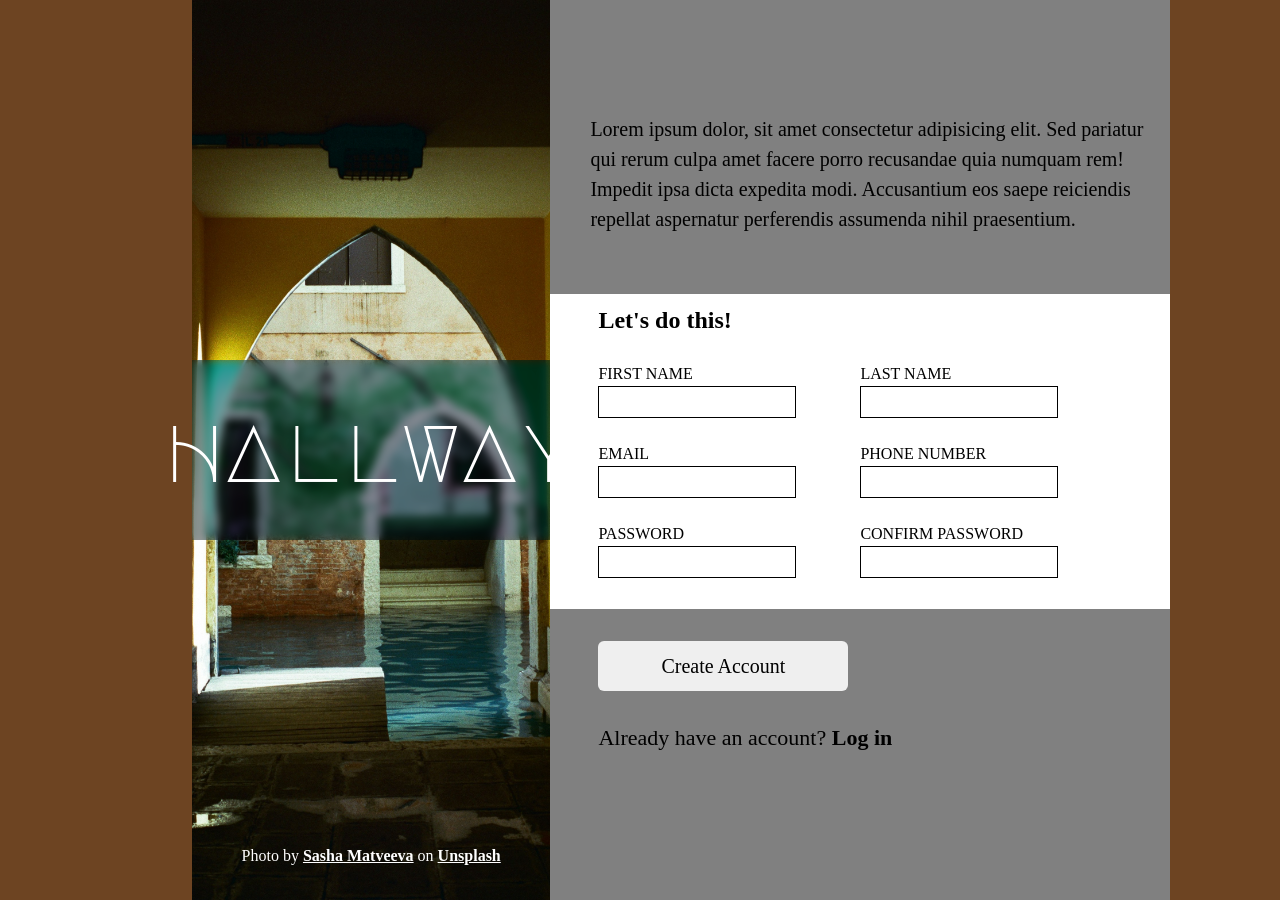
==== index.html @ 344e5c38 "Style: left-section" ====
<!DOCTYPE html>
<html lang="en">
  <head>
    <meta charset="UTF-8" />
    <meta name="viewport" content="width=device-width, initial-scale=1.0" />
    <title>Teste</title>
    <link rel="stylesheet" href="style.css" />
  </head>
  <body>
    <div class="body">
      <div class="left-section">
        <div class="logo-container">HAllWAy</div>
        <div class="artist-credits">
          Photo by
          <a
            href="https://unsplash.com/@sashamatveeva?utm_content=creditCopyText&utm_medium=referral&utm_source=unsplash"
            >Sasha Matveeva</a
          >
          on
          <a
            href="https://unsplash.com/photos/an-archway-leading-to-a-swimming-pool-in-a-building-eIQP7yl_C-A?utm_content=creditCopyText&utm_medium=referral&utm_source=unsplash"
            >Unsplash</a
          >
        </div>
      </div>
      <div class="right-section">
        <div class="text-container">
          Lorem ipsum dolor, sit amet consectetur adipisicing elit. Sed pariatur
          qui rerum culpa amet facere porro recusandae quia numquam rem! Impedit
          ipsa dicta expedita modi. Accusantium eos saepe reiciendis repellat
          aspernatur perferendis assumenda nihil praesentium.
        </div>
        <div class="form-container">
          <h2>Let's do this!</h2>
          <form action="" method="get">
            <div class="form-row">
              <div class="form-field">
                <label for="inFirstname">FIRST NAME</label>
                <input type="text" name="inFirstname" id="inFirstname" />
              </div>

              <div class="form-field">
                <label for="inLastname">LAST NAME</label>
                <input type="text" name="inLastname" id="inLastname" />
              </div>
            </div>

            <div class="form-row">
              <div class="form-field">
                <label for="inEmail">EMAIL</label>
                <input type="email" name="inEmail" id="inEmail" />
              </div>
              <div class="form-field">
                <label for="inPhone">PHONE NUMBER</label>
                <input type="tel" name="inPhone" id="inPhone" />
              </div>
            </div>
            <div class="form-row">
              <div class="form-field">
                <label for="inPassword">PASSWORD</label>
                <input type="password" name="inPassword" id="inPassword" />
              </div>

              <div class="form-field">
                <label for="inConfirmPassword">CONFIRM PASSWORD</label>
                <input
                  type="password"
                  name="inConfirmPassword"
                  id="inConfirmPassword"
                />
              </div>
            </div>
          </form>
        </div>
        <div class="btn-container">
          <button type="submit">Create Account</button>
          <p>
            Already have an account? <span><a href="#">Log in</a></span>
          </p>
        </div>
      </div>
    </div>
  </body>
</html>
---- style.css ----
@import url("https://fonts.googleapis.com/css2?family=Major+Mono+Display&display=swap");

/*
  Josh's Custom CSS Reset
  https://www.joshwcomeau.com/css/custom-css-reset/
*/

*,
*::before,
*::after {
  box-sizing: border-box;
}

* {
  margin: 0;
}

body {
  line-height: 1.5;
  -webkit-font-smoothing: antialiased;
}

img,
picture,
video,
canvas,
svg {
  display: block;
  max-width: 100%;
}

input,
button,
textarea,
select {
  font: inherit;
}

p,
h1,
h2,
h3,
h4,
h5,
h6 {
  overflow-wrap: break-word;
}

p {
  text-wrap: pretty;
}
h1,
h2,
h3,
h4,
h5,
h6 {
  text-wrap: balance;
}

#root,
#__next {
  isolation: isolate;
}
/* Font */
.major-mono-display-regular {
  font-family: "Major Mono Display", monospace;
  font-weight: 400;
  font-style: normal;
}

/* My code */
body {
  display: flex;
  justify-content: center;
  width: 100vw;
  height: 100vh;
  background-color: rgb(109, 68, 34);
}

.body {
  display: flex;
  width: 70%;
  height: inherit;

  background-color: #1d1748;
}
.left-section {
  background-color: greenyellow;
  height: inherit;
  min-width: 40%;
}
.right-section {
  display: flex;
  flex-direction: column;
  justify-content: center;
  background-color: yellow;
  width: 100%;
  height: inherit;
}
.right-section > div {
  display: flex;
  flex-direction: column;
}
.text-container,
.form-container,
.btn-container {
  padding: 2em 3em;
}
.text-container {
  display: flex;
  justify-content: end;
  font-size: 20px;
  padding: 0 0 3em 2em;
}
.form-container {
  display: flex;
  justify-content: center;
  background-color: #fff;
  height: 35%;
  flex-grow: 0;
}
.btn-container,
.text-container {
  background-color: gray;
  flex-grow: 1;
}
h2 {
  margin-bottom: 1em;
}
.form-row {
  display: flex;
  margin-bottom: 1.5em;
}
.form-field {
  display: flex;
  flex-direction: column;

  margin-right: 4em;
}

button {
  width: 250px;
  height: 50px;
  margin-bottom: 1.5em;
  font-size: 20px;

  border: none;
  border-radius: 6px;
}
.btn-container > p {
  font-size: 22px;
}
p > span {
  font-weight: bold;
}
a {
  color: #000; /* cor do link mudar */
  text-decoration: none;
}

/* LEFT-SECTION */

.left-section {
  display: flex;
  flex-direction: column;
  background-image: url(./images/sasha-matveeva-eIQP7yl_C-A-unsplash.jpg);
  background-position: center;
  background-size: cover;
}
.logo-container {
  position: relative;

  display: flex;
  justify-content: center;
  align-items: center;

  width: 100%;
  height: 20%;
  top: 40%;
  background-color: rgba(0, 0, 0, 0.4);
  backdrop-filter: blur(4px) hue-rotate(107deg);

  color: white;
  font-size: 5em;
  font-family: "Major Mono Display", monospace, helvetica;
}

.artist-credits {
  margin-top: auto;
  margin-bottom: 2em;
  text-align: center;
  color: white;
}
.artist-credits > a {
  color: white;
  font-weight: bold;
  text-decoration: underline;
}
/* FORM */
input {
  height: 2em;
  border: 1px solid #000;
}
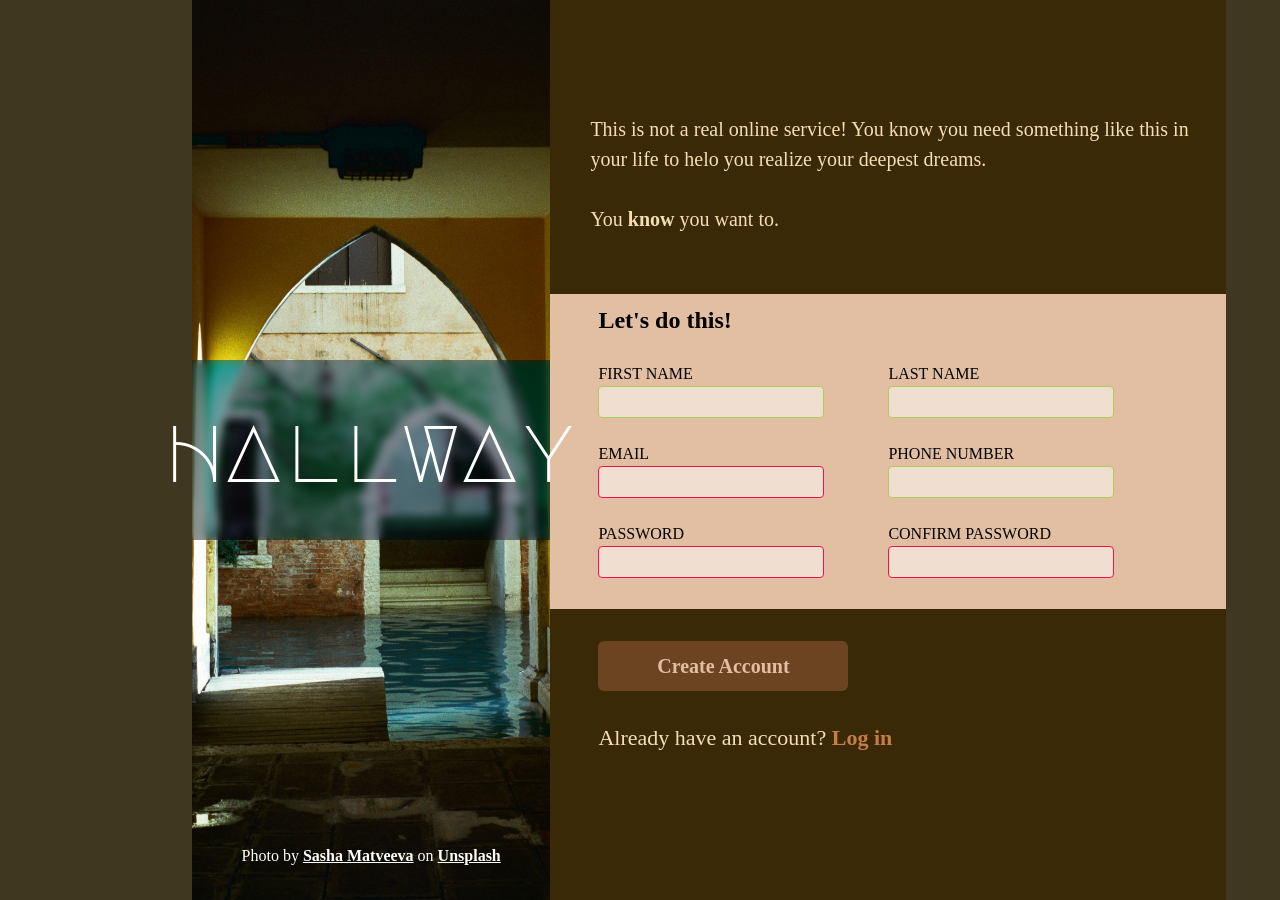
==== commit de926f81: "Style: right-section" ====
--- a/index.html
+++ b/index.html
@@ -25,14 +25,16 @@
       </div>
       <div class="right-section">
         <div class="text-container">
-          Lorem ipsum dolor, sit amet consectetur adipisicing elit. Sed pariatur
-          qui rerum culpa amet facere porro recusandae quia numquam rem! Impedit
-          ipsa dicta expedita modi. Accusantium eos saepe reiciendis repellat
-          aspernatur perferendis assumenda nihil praesentium.
+          <p>
+            This is not a real online service! You know you need something like
+            this in your life to helo you realize your deepest dreams.
+          </p>
+          <br />
+          <p>You <span>know</span> you want to.</p>
         </div>
         <div class="form-container">
           <h2>Let's do this!</h2>
-          <form action="" method="get">
+          <form action="" method="get" id="form-signup">
             <div class="form-row">
               <div class="form-field">
                 <label for="inFirstname">FIRST NAME</label>
@@ -48,7 +50,7 @@
             <div class="form-row">
               <div class="form-field">
                 <label for="inEmail">EMAIL</label>
-                <input type="email" name="inEmail" id="inEmail" />
+                <input type="email" name="inEmail" id="inEmail" required />
               </div>
               <div class="form-field">
                 <label for="inPhone">PHONE NUMBER</label>
@@ -58,7 +60,12 @@
             <div class="form-row">
               <div class="form-field">
                 <label for="inPassword">PASSWORD</label>
-                <input type="password" name="inPassword" id="inPassword" />
+                <input
+                  type="password"
+                  name="inPassword"
+                  id="inPassword"
+                  required
+                />
               </div>
 
               <div class="form-field">
@@ -67,13 +74,16 @@
                   type="password"
                   name="inConfirmPassword"
                   id="inConfirmPassword"
+                  required
                 />
               </div>
             </div>
           </form>
         </div>
         <div class="btn-container">
-          <button type="submit">Create Account</button>
+          <button type="submit" form="form-signup" value="Submit">
+            Create Account
+          </button>
           <p>
             Already have an account? <span><a href="#">Log in</a></span>
           </p>
--- a/style.css
+++ b/style.css
@@ -75,7 +75,7 @@
   justify-content: center;
   width: 100vw;
   height: 100vh;
-  background-color: rgb(109, 68, 34);
+  background-color: rgb(63, 55, 31);
 }
 
 .body {
@@ -86,7 +86,6 @@
   background-color: #1d1748;
 }
 .left-section {
-  background-color: greenyellow;
   height: inherit;
   min-width: 40%;
 }
@@ -94,7 +93,6 @@
   display: flex;
   flex-direction: column;
   justify-content: center;
-  background-color: yellow;
   width: 100%;
   height: inherit;
 }
@@ -116,13 +114,14 @@
 .form-container {
   display: flex;
   justify-content: center;
-  background-color: #fff;
+  background-color: #e2bfa2;
   height: 35%;
   flex-grow: 0;
 }
 .btn-container,
 .text-container {
-  background-color: gray;
+  background-color: rgb(58, 41, 6);
+  color: wheat;
   flex-grow: 1;
 }
 h2 {
@@ -138,7 +137,66 @@
 
   margin-right: 4em;
 }
-
+/* LEFT-SECTION */
+
+.left-section {
+  display: flex;
+  flex-direction: column;
+  background-image: url(./images/sasha-matveeva-eIQP7yl_C-A-unsplash.jpg);
+  background-position: center;
+  background-size: cover;
+}
+.logo-container {
+  position: relative;
+
+  display: flex;
+  justify-content: center;
+  align-items: center;
+
+  width: 100%;
+  height: 20%;
+  top: 40%;
+  background-color: rgba(0, 0, 0, 0.4);
+  backdrop-filter: blur(4px) hue-rotate(107deg);
+
+  color: white;
+  font-size: 5em;
+  font-family: "Major Mono Display", monospace, helvetica;
+}
+
+.artist-credits {
+  margin-top: auto;
+  margin-bottom: 2em;
+  text-align: center;
+  color: white;
+}
+.artist-credits > a {
+  color: white;
+  font-weight: bold;
+  text-decoration: underline;
+}
+/* FORM */
+label {
+}
+input {
+  height: 2em;
+  border: 1px solid rgb(58, 41, 6);
+  border-radius: 4px;
+  background-color: #f0dfd0;
+  padding: 0 1em;
+}
+input:focus {
+  outline: none;
+  box-shadow: 2px 2px 3px rgba(0, 0, 0, 0.3);
+  border: 2px;
+}
+input:valid {
+  border: 1px solid #acce55;
+}
+input:invalid {
+  border: 1px solid #fa113d;
+}
+/* BUTTON-SECTION */
 button {
   width: 250px;
   height: 50px;
@@ -147,6 +205,16 @@
 
   border: none;
   border-radius: 6px;
+  color: #e2bfa2;
+  font-weight: bold;
+
+  background-color: #6d4422;
+
+  cursor: pointer;
+  transition: all 50ms;
+}
+button:hover {
+  transform: scale(1.05);
 }
 .btn-container > p {
   font-size: 22px;
@@ -155,50 +223,6 @@
   font-weight: bold;
 }
 a {
-  color: #000; /* cor do link mudar */
+  color: #c47e45; /* cor do link mudar */
   text-decoration: none;
 }
-
-/* LEFT-SECTION */
-
-.left-section {
-  display: flex;
-  flex-direction: column;
-  background-image: url(./images/sasha-matveeva-eIQP7yl_C-A-unsplash.jpg);
-  background-position: center;
-  background-size: cover;
-}
-.logo-container {
-  position: relative;
-
-  display: flex;
-  justify-content: center;
-  align-items: center;
-
-  width: 100%;
-  height: 20%;
-  top: 40%;
-  background-color: rgba(0, 0, 0, 0.4);
-  backdrop-filter: blur(4px) hue-rotate(107deg);
-
-  color: white;
-  font-size: 5em;
-  font-family: "Major Mono Display", monospace, helvetica;
-}
-
-.artist-credits {
-  margin-top: auto;
-  margin-bottom: 2em;
-  text-align: center;
-  color: white;
-}
-.artist-credits > a {
-  color: white;
-  font-weight: bold;
-  text-decoration: underline;
-}
-/* FORM */
-input {
-  height: 2em;
-  border: 1px solid #000;
-}
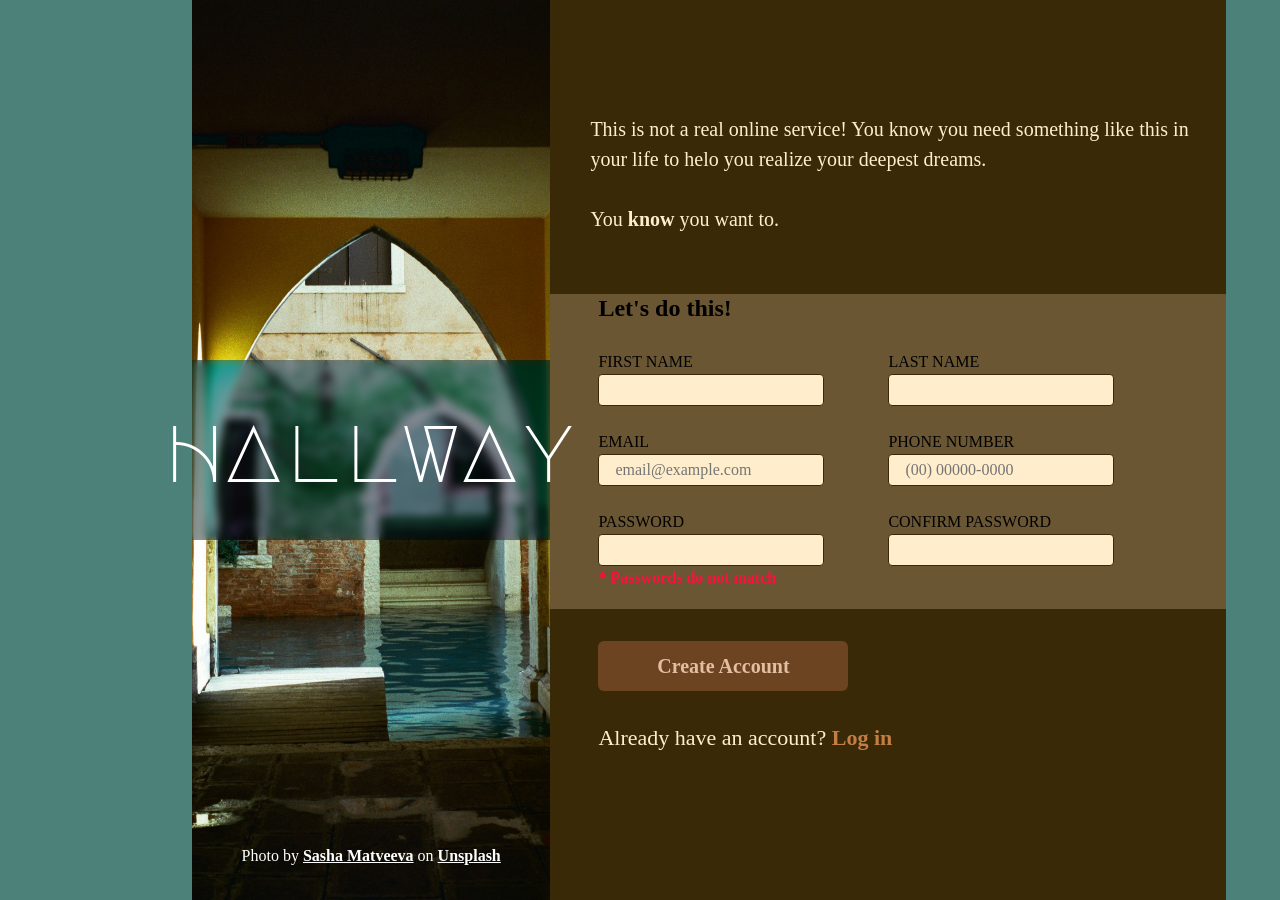
==== commit fde76fb4: "Style: color choices" ====
--- a/index.html
+++ b/index.html
@@ -50,11 +50,22 @@
             <div class="form-row">
               <div class="form-field">
                 <label for="inEmail">EMAIL</label>
-                <input type="email" name="inEmail" id="inEmail" required />
+                <input
+                  type="email"
+                  name="inEmail"
+                  id="inEmail"
+                  placeholder="email@example.com"
+                  required
+                />
               </div>
               <div class="form-field">
                 <label for="inPhone">PHONE NUMBER</label>
-                <input type="tel" name="inPhone" id="inPhone" />
+                <input
+                  type="tel"
+                  name="inPhone"
+                  id="inPhone"
+                  placeholder="(00) 00000-0000"
+                />
               </div>
             </div>
             <div class="form-row">
@@ -66,6 +77,7 @@
                   id="inPassword"
                   required
                 />
+                <span class="field-tip">* Passwords do not match</span>
               </div>
 
               <div class="form-field">
--- a/style.css
+++ b/style.css
@@ -75,7 +75,7 @@
   justify-content: center;
   width: 100vw;
   height: 100vh;
-  background-color: rgb(63, 55, 31);
+  background-color: #4b8178;
 }
 
 .body {
@@ -114,14 +114,14 @@
 .form-container {
   display: flex;
   justify-content: center;
-  background-color: #e2bfa2;
+  background-color: #6b5633;
   height: 35%;
   flex-grow: 0;
 }
 .btn-container,
 .text-container {
   background-color: rgb(58, 41, 6);
-  color: wheat;
+  color: #ffedcb;
   flex-grow: 1;
 }
 h2 {
@@ -176,13 +176,11 @@
   text-decoration: underline;
 }
 /* FORM */
-label {
-}
 input {
   height: 2em;
   border: 1px solid rgb(58, 41, 6);
   border-radius: 4px;
-  background-color: #f0dfd0;
+  background-color: #ffedcb;
   padding: 0 1em;
 }
 input:focus {
@@ -190,12 +188,19 @@
   box-shadow: 2px 2px 3px rgba(0, 0, 0, 0.3);
   border: 2px;
 }
-input:valid {
-  border: 1px solid #acce55;
-}
-input:invalid {
-  border: 1px solid #fa113d;
-}
+input:user-valid {
+  border: 2px solid #61b590;
+}
+input:user-invalid {
+  border: 2px solid #fa113d;
+}
+
+.field-tip {
+  color: #fa113d;
+  font-size: 16px;
+  font-weight: bold;
+}
+
 /* BUTTON-SECTION */
 button {
   width: 250px;
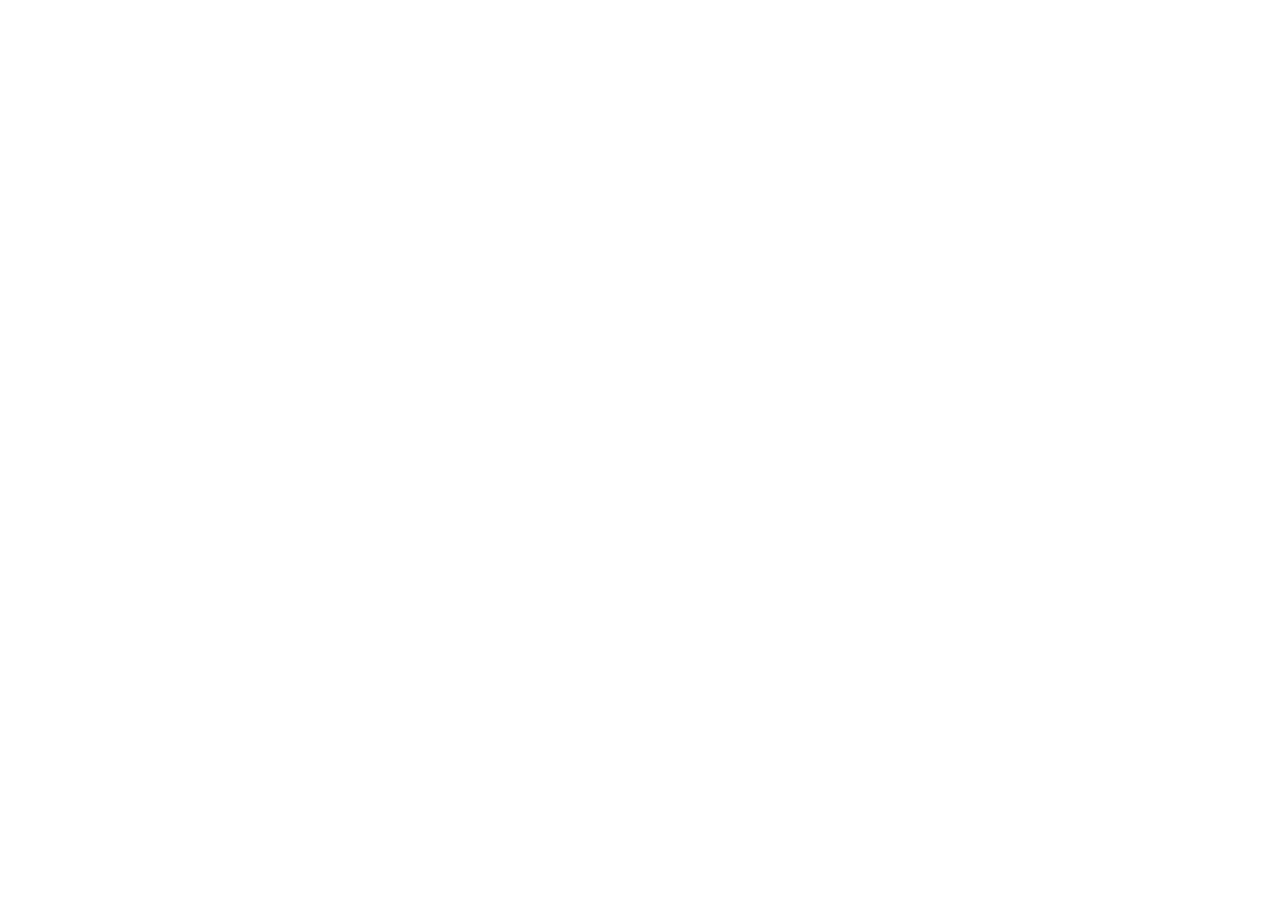
==== commit 25f84b8e: "Initial Commit" ====
--- a/index.html
+++ b/index.html
@@ -1,106 +1,15 @@
 <!DOCTYPE html>
 <html lang="en">
-  <head>
-    <meta charset="UTF-8" />
-    <meta name="viewport" content="width=device-width, initial-scale=1.0" />
-    <title>Teste</title>
-    <link rel="stylesheet" href="style.css" />
-  </head>
-  <body>
-    <div class="body">
-      <div class="left-section">
-        <div class="logo-container">HAllWAy</div>
-        <div class="artist-credits">
-          Photo by
-          <a
-            href="https://unsplash.com/@sashamatveeva?utm_content=creditCopyText&utm_medium=referral&utm_source=unsplash"
-            >Sasha Matveeva</a
-          >
-          on
-          <a
-            href="https://unsplash.com/photos/an-archway-leading-to-a-swimming-pool-in-a-building-eIQP7yl_C-A?utm_content=creditCopyText&utm_medium=referral&utm_source=unsplash"
-            >Unsplash</a
-          >
-        </div>
-      </div>
-      <div class="right-section">
-        <div class="text-container">
-          <p>
-            This is not a real online service! You know you need something like
-            this in your life to helo you realize your deepest dreams.
-          </p>
-          <br />
-          <p>You <span>know</span> you want to.</p>
-        </div>
-        <div class="form-container">
-          <h2>Let's do this!</h2>
-          <form action="" method="get" id="form-signup">
-            <div class="form-row">
-              <div class="form-field">
-                <label for="inFirstname">FIRST NAME</label>
-                <input type="text" name="inFirstname" id="inFirstname" />
-              </div>
 
-              <div class="form-field">
-                <label for="inLastname">LAST NAME</label>
-                <input type="text" name="inLastname" id="inLastname" />
-              </div>
-            </div>
+<head>
+    <meta charset="UTF-8">
+    <meta name="viewport" content="width=device-width, initial-scale=1.0">
+    <title>Sign-up form</title>
+    <link rel="stylesheet" href="style.css">
+</head>
 
-            <div class="form-row">
-              <div class="form-field">
-                <label for="inEmail">EMAIL</label>
-                <input
-                  type="email"
-                  name="inEmail"
-                  id="inEmail"
-                  placeholder="email@example.com"
-                  required
-                />
-              </div>
-              <div class="form-field">
-                <label for="inPhone">PHONE NUMBER</label>
-                <input
-                  type="tel"
-                  name="inPhone"
-                  id="inPhone"
-                  placeholder="(00) 00000-0000"
-                />
-              </div>
-            </div>
-            <div class="form-row">
-              <div class="form-field">
-                <label for="inPassword">PASSWORD</label>
-                <input
-                  type="password"
-                  name="inPassword"
-                  id="inPassword"
-                  required
-                />
-                <span class="field-tip">* Passwords do not match</span>
-              </div>
+<body>
 
-              <div class="form-field">
-                <label for="inConfirmPassword">CONFIRM PASSWORD</label>
-                <input
-                  type="password"
-                  name="inConfirmPassword"
-                  id="inConfirmPassword"
-                  required
-                />
-              </div>
-            </div>
-          </form>
-        </div>
-        <div class="btn-container">
-          <button type="submit" form="form-signup" value="Submit">
-            Create Account
-          </button>
-          <p>
-            Already have an account? <span><a href="#">Log in</a></span>
-          </p>
-        </div>
-      </div>
-    </div>
-  </body>
-</html>
+</body>
+
+</html>
--- a/style.css
+++ b/style.css
@@ -1,4 +1,4 @@
-@import url("https://fonts.googleapis.com/css2?family=Major+Mono+Display&display=swap");
+@import url(https://fonts.bunny.net/css?family=amarante:400);
 
 /*
   Josh's Custom CSS Reset
@@ -8,16 +8,22 @@
 *,
 *::before,
 *::after {
-  box-sizing: border-box;
+    box-sizing: border-box;
 }
 
-* {
-  margin: 0;
+*:not(dialog) {
+    margin: 0;
+}
+
+@media (prefers-reduced-motion: no-preference) {
+    html {
+        interpolate-size: allow-keywords;
+    }
 }
 
 body {
-  line-height: 1.5;
-  -webkit-font-smoothing: antialiased;
+    line-height: 1.5;
+    -webkit-font-smoothing: antialiased;
 }
 
 img,
@@ -25,15 +31,15 @@
 video,
 canvas,
 svg {
-  display: block;
-  max-width: 100%;
+    display: block;
+    max-width: 100%;
 }
 
 input,
 button,
 textarea,
 select {
-  font: inherit;
+    font: inherit;
 }
 
 p,
@@ -43,191 +49,25 @@
 h4,
 h5,
 h6 {
-  overflow-wrap: break-word;
+    overflow-wrap: break-word;
 }
 
 p {
-  text-wrap: pretty;
+    text-wrap: pretty;
 }
+
 h1,
 h2,
 h3,
 h4,
 h5,
 h6 {
-  text-wrap: balance;
+    text-wrap: balance;
 }
 
 #root,
 #__next {
-  isolation: isolate;
-}
-/* Font */
-.major-mono-display-regular {
-  font-family: "Major Mono Display", monospace;
-  font-weight: 400;
-  font-style: normal;
+    isolation: isolate;
 }
 
-/* My code */
-body {
-  display: flex;
-  justify-content: center;
-  width: 100vw;
-  height: 100vh;
-  background-color: #4b8178;
-}
-
-.body {
-  display: flex;
-  width: 70%;
-  height: inherit;
-
-  background-color: #1d1748;
-}
-.left-section {
-  height: inherit;
-  min-width: 40%;
-}
-.right-section {
-  display: flex;
-  flex-direction: column;
-  justify-content: center;
-  width: 100%;
-  height: inherit;
-}
-.right-section > div {
-  display: flex;
-  flex-direction: column;
-}
-.text-container,
-.form-container,
-.btn-container {
-  padding: 2em 3em;
-}
-.text-container {
-  display: flex;
-  justify-content: end;
-  font-size: 20px;
-  padding: 0 0 3em 2em;
-}
-.form-container {
-  display: flex;
-  justify-content: center;
-  background-color: #6b5633;
-  height: 35%;
-  flex-grow: 0;
-}
-.btn-container,
-.text-container {
-  background-color: rgb(58, 41, 6);
-  color: #ffedcb;
-  flex-grow: 1;
-}
-h2 {
-  margin-bottom: 1em;
-}
-.form-row {
-  display: flex;
-  margin-bottom: 1.5em;
-}
-.form-field {
-  display: flex;
-  flex-direction: column;
-
-  margin-right: 4em;
-}
-/* LEFT-SECTION */
-
-.left-section {
-  display: flex;
-  flex-direction: column;
-  background-image: url(./images/sasha-matveeva-eIQP7yl_C-A-unsplash.jpg);
-  background-position: center;
-  background-size: cover;
-}
-.logo-container {
-  position: relative;
-
-  display: flex;
-  justify-content: center;
-  align-items: center;
-
-  width: 100%;
-  height: 20%;
-  top: 40%;
-  background-color: rgba(0, 0, 0, 0.4);
-  backdrop-filter: blur(4px) hue-rotate(107deg);
-
-  color: white;
-  font-size: 5em;
-  font-family: "Major Mono Display", monospace, helvetica;
-}
-
-.artist-credits {
-  margin-top: auto;
-  margin-bottom: 2em;
-  text-align: center;
-  color: white;
-}
-.artist-credits > a {
-  color: white;
-  font-weight: bold;
-  text-decoration: underline;
-}
-/* FORM */
-input {
-  height: 2em;
-  border: 1px solid rgb(58, 41, 6);
-  border-radius: 4px;
-  background-color: #ffedcb;
-  padding: 0 1em;
-}
-input:focus {
-  outline: none;
-  box-shadow: 2px 2px 3px rgba(0, 0, 0, 0.3);
-  border: 2px;
-}
-input:user-valid {
-  border: 2px solid #61b590;
-}
-input:user-invalid {
-  border: 2px solid #fa113d;
-}
-
-.field-tip {
-  color: #fa113d;
-  font-size: 16px;
-  font-weight: bold;
-}
-
-/* BUTTON-SECTION */
-button {
-  width: 250px;
-  height: 50px;
-  margin-bottom: 1.5em;
-  font-size: 20px;
-
-  border: none;
-  border-radius: 6px;
-  color: #e2bfa2;
-  font-weight: bold;
-
-  background-color: #6d4422;
-
-  cursor: pointer;
-  transition: all 50ms;
-}
-button:hover {
-  transform: scale(1.05);
-}
-.btn-container > p {
-  font-size: 22px;
-}
-p > span {
-  font-weight: bold;
-}
-a {
-  color: #c47e45; /* cor do link mudar */
-  text-decoration: none;
-}
+/* MY CODE */
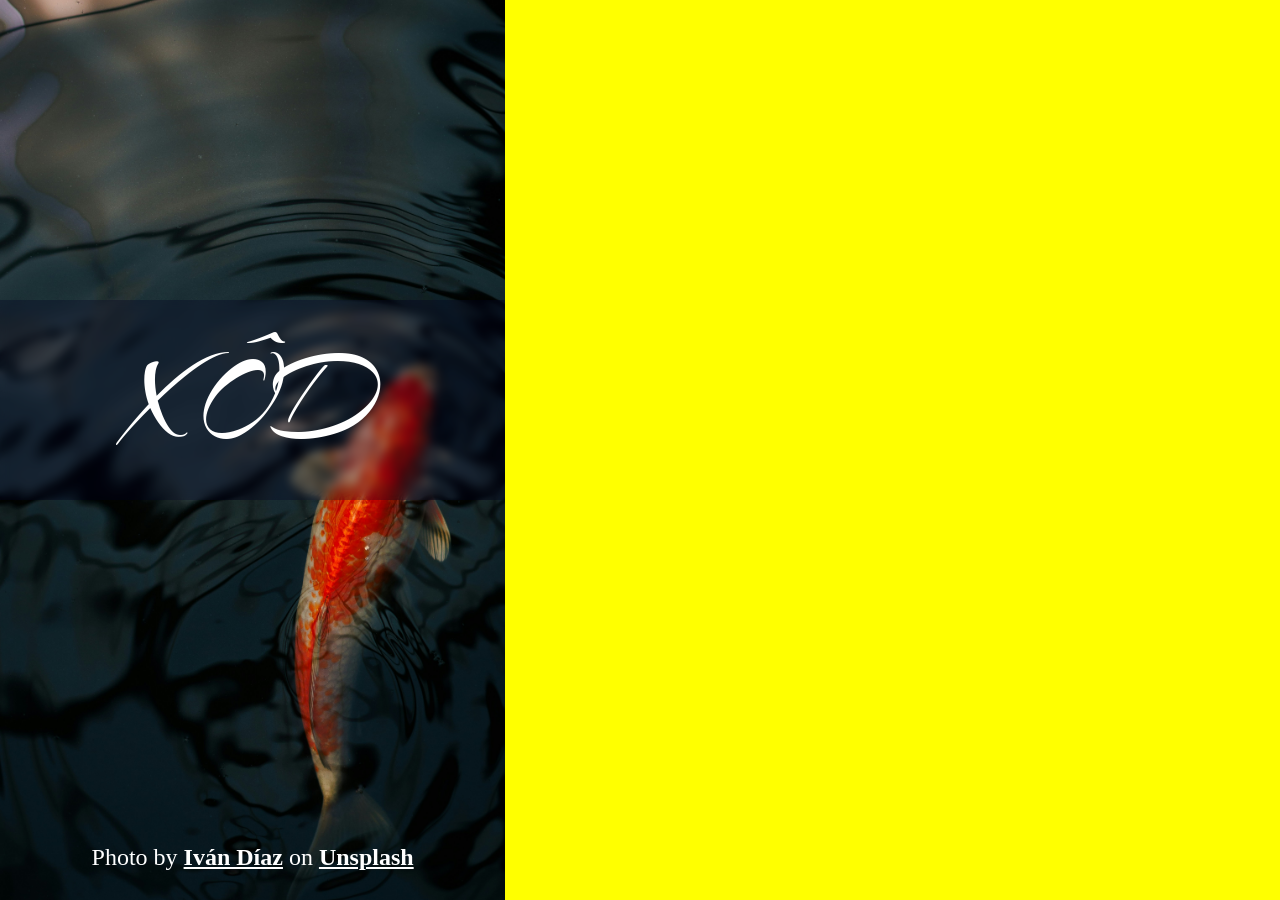
==== commit 9691d229: "style: finish left section styling" ====
--- a/index.html
+++ b/index.html
@@ -9,7 +9,21 @@
 </head>
 
 <body>
+    <div class="container">
+        <div class="left-section">
+            <div class="logo-section">XÔD</div>
 
+            <span class="photo-credits">
+                Photo by <a
+                    href="https://unsplash.com/@ivvndiaz?utm_source=unsplash&utm_medium=referral&utm_content=creditCopyText">Iván
+                    Díaz</a> on <a
+                    href="https://unsplash.com/photos/koi-fish-swimming-in-dark-water-8e8t4hCUKpM?utm_source=unsplash&utm_medium=referral&utm_content=creditCopyText">Unsplash</a>
+            </span>
+        </div>
+        <div class="right-section">
+            
+        </div>
+    </div>
 </body>
 
 </html>
--- a/style.css
+++ b/style.css
@@ -1,4 +1,4 @@
-@import url(https://fonts.bunny.net/css?family=amarante:400);
+@import url(https://fonts.bunny.net/css?family=arizonia:400);
 
 /*
   Josh's Custom CSS Reset
@@ -70,4 +70,58 @@
     isolation: isolate;
 }
 
-/* MY CODE */+/* MY CODE */
+
+.container {
+    display: flex;
+    min-height: 100vh;
+    align-content: space-between;
+
+    background-color: yellow;
+}
+
+.left-section {
+    flex: 1.5;
+    display: flex;
+    flex-direction: column;
+    justify-content: space-between;
+    align-items: center;
+
+    background-image: url(background-hero.jpg);
+    background-repeat: no-repeat;
+    background-size: 160%;
+    background-position: 10% 10%;
+}
+
+.logo-section {
+    display: flex;
+    justify-content: center;
+    align-items: center;
+
+    width: 100%;
+    height: 200px;
+    margin-top: 300px;
+
+    font-size: 120px;
+    font-family: 'Arizonia', display;
+    color: white;
+    background-color: #01022250;
+
+    backdrop-filter: blur(5px);
+}
+
+.photo-credits {
+    margin-bottom: 25px;
+
+    font-size: 24px;
+    color: white;
+
+}
+a{
+    color: inherit;
+    font-weight: bold;
+}
+
+.right-section {
+    flex: 2.3;
+}
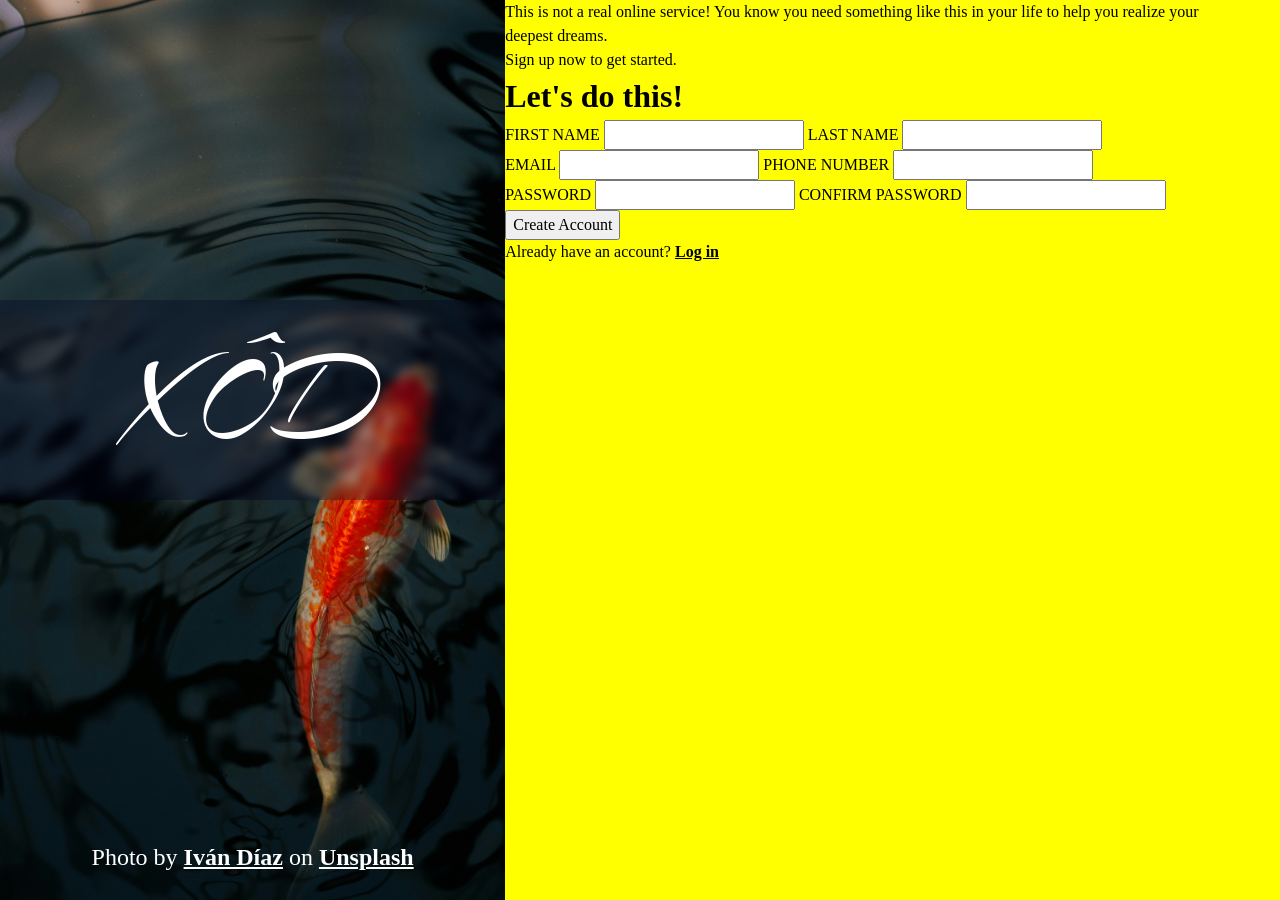
==== commit ab3c0150: "feat: lay down html structure" ====
--- a/index.html
+++ b/index.html
@@ -21,7 +21,49 @@
             </span>
         </div>
         <div class="right-section">
-            
+            <div class="about-form">
+                <p>This is not a real online service! You know you need something like this in your life to help you
+                    realize your deepest dreams.
+                </p>
+                <p> Sign up now to get started.
+                </p>
+            </div>
+            <div class="form-container">
+                <form id="sign-up-form">
+                    <h1>Let's do this!</h1>
+
+                    <div class="form-row">
+                        <label for="first-name">FIRST NAME</label>
+                        <input type="text" name="first-name" id="first-name" />
+
+                        <label for="last-name">LAST NAME</label>
+                        <input type="text" name="last-name" id="last-name" />
+                    </div>
+                    <div class="form-row">
+                        <label for="email">EMAIL</label>
+                        <input type="email" name="email" id="email" />
+
+                        <label for="phone_number">PHONE NUMBER</label>
+                        <input type="text" inputmode="numeric" />
+                    </div>
+                    <div class="form-row">
+                        <label for="pwd">PASSWORD</label>
+                        <input type="password" name="pwd" id="pwd" />
+
+                        <label for="confirm-pwd">CONFIRM PASSWORD</label>
+                        <input type="password" name="confirm-pwd" id="confirm-pwd" />
+                    </div>
+                </form>
+            </div>
+            <div class="action-section">
+                <button type="submit" form="sign-up-form">
+                    Create Account
+                </button>
+
+                <p>
+                    Already have an account? <a href="#">Log in</a>
+                </p>
+            </div>
         </div>
     </div>
 </body>
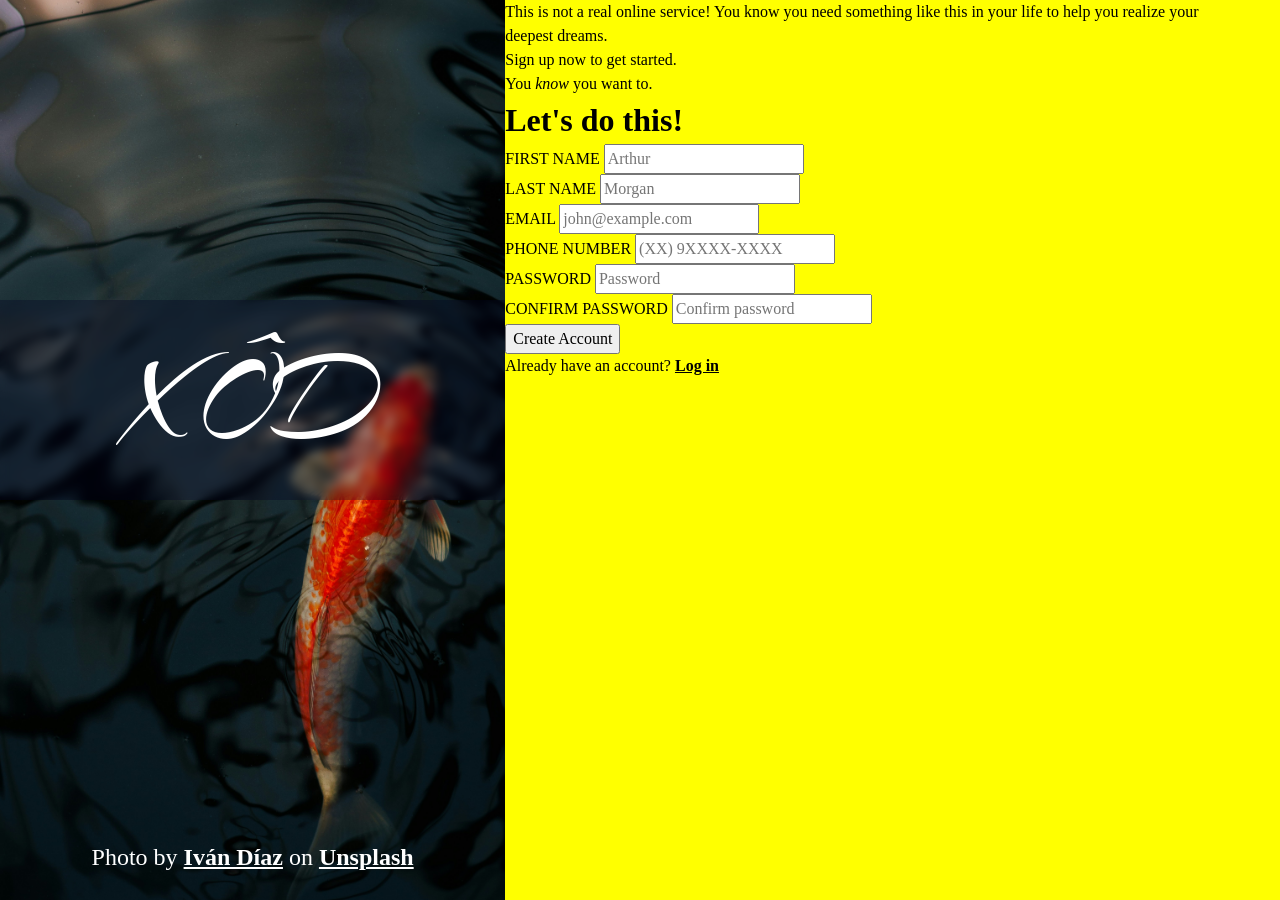
==== commit d3dc7bba: "style: input validation styles" ====
--- a/index.html
+++ b/index.html
@@ -5,6 +5,7 @@
     <meta charset="UTF-8">
     <meta name="viewport" content="width=device-width, initial-scale=1.0">
     <title>Sign-up form</title>
+    <link rel="stylesheet" media="screen" href="https://fontlibrary.org//face/pathway-extreme" type="text/css" />
     <link rel="stylesheet" href="style.css">
 </head>
 
@@ -25,43 +26,60 @@
                 <p>This is not a real online service! You know you need something like this in your life to help you
                     realize your deepest dreams.
                 </p>
-                <p> Sign up now to get started.
+                <p>
+                    Sign up <span class="italic">now</span> to get started.
                 </p>
+
+                <p class="slogan-phrase">You <em>know</em> you want to.</p>
             </div>
             <div class="form-container">
                 <form id="sign-up-form">
                     <h1>Let's do this!</h1>
 
                     <div class="form-row">
-                        <label for="first-name">FIRST NAME</label>
-                        <input type="text" name="first-name" id="first-name" />
+                        <label for="first-name">FIRST NAME<span></span></label>
+                        <input type="text" name="first-name" id="first-name" placeholder="Arthur" pattern="[^-\s]" required/>
+                        <span></span>
+                    </div>
 
-                        <label for="last-name">LAST NAME</label>
-                        <input type="text" name="last-name" id="last-name" />
+                    <div class="form-row">
+                        <label for="last-name">LAST NAME<span></span></label>
+                        <input type="text" name="last-name" id="last-name" placeholder="Morgan" required/>
+                        <span></span>
                     </div>
+
                     <div class="form-row">
-                        <label for="email">EMAIL</label>
-                        <input type="email" name="email" id="email" />
+                        <label for="email">EMAIL<span></span></label>
+                        <input type="email" name="email" id="email" placeholder="john@example.com" required/>
+                        <span></span>
+                    </div>
 
-                        <label for="phone_number">PHONE NUMBER</label>
-                        <input type="text" inputmode="numeric" />
+                    <div class="form-row">
+                        <label for="phone_number">PHONE NUMBER<span></span></label>
+                        <input type="text" inputmode="numeric" placeholder="(XX) 9XXXX-XXXX" />
+                        <span></span>
                     </div>
+
                     <div class="form-row">
-                        <label for="pwd">PASSWORD</label>
-                        <input type="password" name="pwd" id="pwd" />
+                        <label for="pwd">PASSWORD<span></span></label>
+                        <input type="password" name="pwd" id="pwd" placeholder="Password" pattern=".{8,12}" required />
+                        <span></span>
+                    </div>
 
-                        <label for="confirm-pwd">CONFIRM PASSWORD</label>
-                        <input type="password" name="confirm-pwd" id="confirm-pwd" />
+                    <div class="form-row">
+                        <label for="confirm-pwd">CONFIRM PASSWORD<span></span></label>
+                        <input type="password" name="confirm-pwd" placeholder="Confirm password" pattern=".{8,12}" id="confirm-pwd" required />
+                        <span></span>
                     </div>
                 </form>
             </div>
             <div class="action-section">
-                <button type="submit" form="sign-up-form">
+                <button class="btn-submit" type="submit" form="sign-up-form">
                     Create Account
                 </button>
 
-                <p>
-                    Already have an account? <a href="#">Log in</a>
+                <p class="log-in-callout">
+                    Already have an account? <a class="log-in" href="#">Log in</a>
                 </p>
             </div>
         </div>
